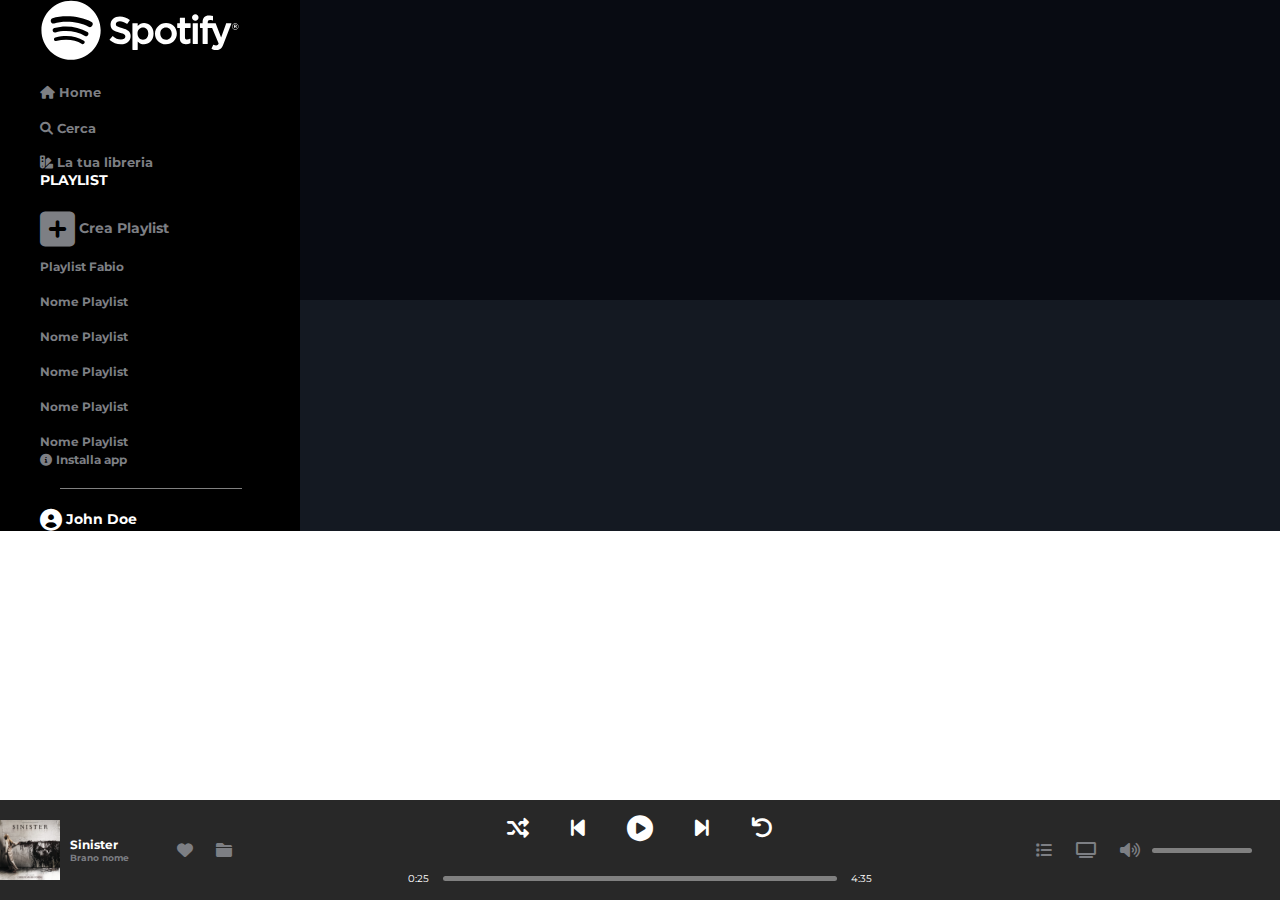
==== playlist.html @ fa181240 "add_fine" ====
<!DOCTYPE html>
<html lang="en">

<head>
    <meta charset="UTF-8">
    <meta http-equiv="X-UA-Compatible" content="IE=edge">
    <meta name="viewport" content="width=device-width, initial-scale=1.0">
    <link rel="preconnect" href="https://fonts.googleapis.com">
    <link rel="preconnect" href="https://fonts.gstatic.com" crossorigin>
    <link href="https://fonts.googleapis.com/css2?family=Montserrat:wght@400;700&display=swap" rel="stylesheet">
    <link rel="stylesheet" href="./css/playlist.css">
    <link rel="stylesheet" href="https://cdnjs.cloudflare.com/ajax/libs/font-awesome/6.0.0/css/all.min.css" integrity="sha512-9usAa10IRO0HhonpyAIVpjrylPvoDwiPUiKdWk5t3PyolY1cOd4DSE0Ga+ri4AuTroPR5aQvXU9xC6qOPnzFeg==" crossorigin="anonymous" referrerpolicy="no-referrer"
    />
    <title>Playlist Spotify</title>
</head>

<body>

    <main id="site_main" class="flex">
        <div id="barra_laterale_sx">
            <div id="logo_camp">
                <img src="./img/logo.svg" alt="logo di spotify">
            </div>
            <div id="btn_camp">
                <ul id="btn_principali">
                    <li class="home">
                        <i class="fa-solid fa-house display"></i>
                        <a href="./index.html">Home</a>
                    </li>
                    <li class="cerca">
                        <i class="fa-solid fa-magnifying-glass"></i>
                        <a href="#">Cerca</a>
                    </li>
                    <li class="libreria">
                        <i class="fa-solid fa-swatchbook"></i>
                        <a href="#">La tua libreria</a>
                    </li>
                </ul>
            </div>
            <div id="playlist_camp">
                <div id="playlist">
                    <h4>PLAYLIST</h4>
                    <ul>
                        <li id="add_playlist">
                            <a class="white" href="#">
                                <i class="fa-solid fa-square-plus"></i>
                            </a>
                            <a class="white" href="#">Crea Playlist</a>
                        </li>
                    </ul>
                    <div id="nuove_playlist">
                        <ul id="playlists">
                            <li>
                                <a href="./playlist.html">Playlist Fabio</a>
                            </li>
                            <li>
                                <a href="#">Nome Playlist</a>
                            </li>
                            <li>
                                <a href="#">Nome Playlist</a>
                            </li>
                            <li>
                                <a href="#">Nome Playlist</a>
                            </li>
                            <li>
                                <a href="#">Nome Playlist</a>
                            </li>
                            <li>
                                <a href="#">Nome Playlist</a>
                            </li>
                            <li>
                                <a href="#">Nome Playlist</a>
                            </li>
                        </ul>
                    </div>
                </div>
            </div>
            <div id="info_camp">
                <div id="info">
                    <div id="installa">
                        <i class="fa-solid fa-circle-info"></i>
                        <a class="white" href="#">Installa app</a>
                    </div>
                    <div class="separatore"></div>
                    <div id="user">
                        <i class="fa-solid fa-circle-user display"></i>
                        <div class="display">John Doe</div>
                    </div>

                </div>
            </div>
        </div>
        <!-- /#barra_laretale_sx -->

        <div id="barra_centrale">
            <div id="barra_superiore">
                <div class="row"></div>
                <div class="row"></div>
            </div>
            <div class="overflow"></div>
        </div>
        <!-- /#barra_centrale -->
    </main>
    <!-- /#site_main -->

    <footer id="site_footer">
        <div id="barra_inferiore" class="flex">
            <div id="col_sx" class="flex as_c w_20">
                <div id="flex1" class="flex">
                    <div id="img_barra_inferiore">
                        <img src="./img/sinister.jpeg" alt="foto album sinister">
                    </div>
                    <div class="m_lf_10 as_c">
                        <div class="testo_barra_inferiore">Sinister</div>
                        <div class="sottotesto_barra_inferiore">Brano nome</div>
                    </div>
                </div>
                <div id="flex2" class="flex">
                    <div class="icone_barra_inferiore_col_sx as_c">
                        <a class="as_c" href="#">
                            <i class="fa-solid fa-heart"></i>
                        </a>
                    </div>
                </div>
                <div id="flex3" class="flex">
                    <div class="icone_barra_inferiore_col_sx as_c">
                        <a class="as_c" href="#">
                            <i class="fa-solid fa-folder"></i>

                        </a>
                    </div>
                </div>
            </div>
            <div id="col_c" class="flex jc_c as_c w_60">
                <div class="barra_centrale_inferiore flex fx_drt_col">
                    <div class="barra_centrale_inferiore_su flex">
                        <div id="flex4">
                            <i class="s fa-solid fa-shuffle"></i>
                            <i class="fa-solid fa-backward-step"></i>
                        </div>
                        <div id="flex5">
                            <i class="circle fa-solid fa-circle-play"></i>
                        </div>
                        <div id="flex6">
                            <i class="fa-solid fa-forward-step"></i>
                            <i class="s fa-solid fa-arrow-rotate-left"></i>
                        </div>
                    </div>
                    <div class="barra_centrale_inferiore_giu flex">
                        <div class="min">0:25</div>
                        <div class="barra_scorrimento"></div>
                        <div class="min">4:35</div>
                    </div>
                </div>
            </div>
            <div id="col_dx" class="flex as_c w_20">
                <div class="icone_barra_inferiore_dx">
                    <i class="s fa-solid fa-list"></i>
                    <i class="s fa-solid fa-tv"></i>
                    <i class="fa-solid fa-volume-high"></i>
                </div>
                <div id="barra_scorrimento_col_dx">
                    <div class="barra_volume"></div>
                </div>
            </div>
        </div>
    </footer>
    <!-- /#site_footer -->
</body>

</html>
---- css/playlist.css ----
/********* COMMONS ROULES  *********/

* {
    margin: 0;
    padding: 0;
    box-sizing: border-box;
    font-family: 'Montserrat', sans-serif;
}

img {
    max-width: 100%;
}

ul {
    list-style-type: none;
}

a {
    text-decoration: none;
    color: var(--color_grey);
}

li:hover a {
    color: white;
}


/********* UTILITY  *********/

:root {
    --color_barra_laterale: #000000;
    --color_barra_superiore: #080B12;
    --color_barra_inferiore: #282828;
    --color_centro: #141922;
    --color_white: white;
    --color_grey: #7D7F84;
    --size_8: 8px;
    --size_9: 9px;
    --size_10: 10px;
    --size_12: 12px;
    --size_13: 13px;
    --size_14: 14px;
    --size_16: 16px;
    --size_22: 22px;
    --size_23: 23px;
    --size_26: 26px;
    --font_weight_b: bold;
}

.flex {
    display: flex;
}

.fx_drt_col {
    flex-direction: column;
}

.jc_c {
    justify-content: center;
}

.as_c {
    align-self: center;
}

.wrap {
    flex-wrap: wrap;
}

.display {
    display: inline-block;
}

.overflow {
    overflow: auto;
    height: calc(100% - 100px);
}

.radius {
    border-radius: 50%;
}

.m_lf_10 {
    margin-left: 10px;
}

.w_20 {
    width: 20%;
}

.w_60 {
    width: 60%;
}


/********* MAIN  *********/


/*** barre ***/

#site_main {
    height: calc(100% - 100px);
}

#barra_laterale_sx {
    width: 300px;
    background-color: var(--color_barra_laterale);
    display: flex;
    flex-direction: column;
    justify-content: space-around;
    padding-left: 40px;
}

#barra_centrale {
    width: calc(100% - 300px);
    background-color: var(--color_centro);
    position: relative;
}

#barra_superiore {
    height: 300px;
    background-color: var(--color_barra_superiore);
    display: flex;
}


/*** contenuto barra di sinistra ***/


/* logo */

#logo_camp img {
    width: 200px;
    height: auto;
}


/* btn */

.home,
.cerca,
.libreria>i {
    color: var(--color_grey);
    font-size: var(--size_13);
    font-weight: var(--font_weight_b);
    margin-top: 20px;
}

.home,
.cerca,
.libreria>a {
    color: var(--color_grey);
    font-size: var(--size_13);
    font-weight: var(--font_weight_b);
    margin-top: 20px;
}


/* playlist */

#playlist>h4 {
    font-size: var(--size_14);
    font-weight: var(--font_weight_b);
    color: var(--color_white);
    margin-bottom: 20px;
}

#add_playlist>a>i {
    font-size: 40px;
    color: var(--color_grey);
    vertical-align: middle;
}

#playlist>a:hover .white {
    color: white;
}

#add_playlist>a {
    font-size: var(--size_14);
    font-weight: var(--font_weight_b);
    color: var(--color_grey);
}

#nuove_playlist {
    height: 200px;
    overflow: auto;
}

#playlists>li {
    color: var(--color_grey);
    padding: 10px 0;
    font-size: var(--size_12);
    font-weight: var(--font_weight_b);
}


/* info */

#installa>i {
    color: var(--color_grey);
    font-size: var(--size_12);
    vertical-align: middle;
}

#installa>a {
    color: var(--color_grey);
    font-size: var(--size_12);
    font-weight: var(--font_weight_b);
}

#installa:hover .white {
    color: white;
}

.separatore {
    border-bottom: 1px solid grey;
    width: 70%;
    margin: 20px;
}

#user>i {
    color: var(--color_white);
    font-size: var(--size_22);
    vertical-align: middle;
}

#user>div {
    color: var(--color_white);
    font-size: var(--size_14);
    font-weight: var(--font_weight_b);
}


/*** contenuto barra main ***/


/** contenuto barra superiore **/


/** contenuto barra centrale **/


/********* FOOTER  *********/

#barra_inferiore {
    width: 100%;
    height: 100px;
    background-color: var(--color_barra_inferiore);
    position: absolute;
    bottom: 0;
    justify-content: space-between;
}


/* barra di sx */

#flex1 {
    flex-grow: 2;
}

#flex2,
#flex3 {
    flex-grow: 1;
}

#img_barra_inferiore {
    width: 60px;
    height: 60px;
}

.testo_barra_inferiore {
    color: var(--color_white);
    font-size: var(--size_12);
    font-weight: var(--font_weight_b);
}

.sottotesto_barra_inferiore {
    color: var(--color_grey);
    font-size: var(--size_9);
    font-weight: var(--font_weight_b);
}

.icone_barra_inferiore_col_sx {
    color: grey;
}

.icone_barra_inferiore_col_sx:hover i {
    color: white;
}

.icone_barra_inferiore_col_sx>i {
    margin-left: 20px;
}


/* barra centrale */

.barra_centrale_inferiore {
    width: 80%;
    height: 100px;
    justify-content: space-around;
}

#flex4,
#flex6 {
    flex-grow: 2;
    align-self: center;
    display: flex;
    justify-content: space-around;
}

#flex5 {
    flex-grow: 1;
    align-self: center;
    display: flex;
    justify-content: center;
}

.barra_centrale_inferiore_su {
    width: 50%;
    align-self: center;
    color: var(--color_white);
    font-size: var(--size_22);
}

.circle {
    font-size: var(--size_26);
}

#flex5:hover .circle {
    font-size: 30px;
}

.barra_centrale_inferiore_giu {
    width: 80%;
    justify-content: space-around;
    align-self: center;
}

.min {
    color: var(--color_white);
    font-size: var(--size_10);
    width: 10%;
    display: flex;
    justify-content: center;
}

.barra_scorrimento {
    width: 80%;
    display: flex;
    justify-content: center;
    align-self: center;
    background-color: grey;
    border-radius: 10px;
    height: 5px;
}


/* barra di dx */

#col_dx {
    display: flex;
    align-self: center;
    justify-content: space-between;
}

.icone_barra_inferiore_dx {
    display: flex;
    width: 50%;
    justify-content: space-around;
    color: var(--color_grey);
}

.icone_barra_inferiore_dx:hover i {
    color: white;
}

#barra_scorrimento_col_dx {
    display: flex;
    align-self: center;
    width: 50%;
}

.barra_volume {
    width: 100px;
    background-color: grey;
    border-radius: 10px;
    height: 5px;
}


/********* MEDIA QUERIS  *********/
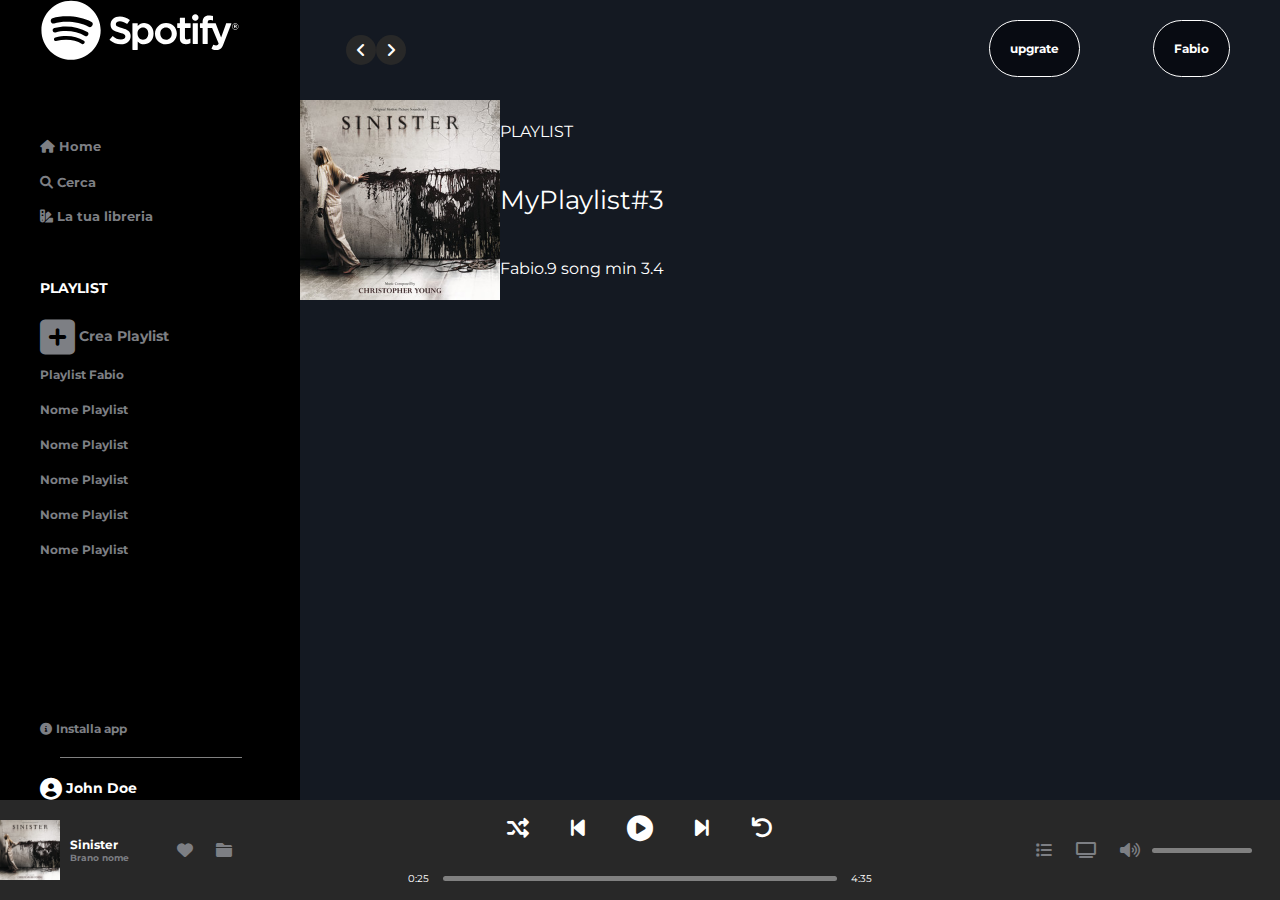
==== commit e0a6517e: "initial playlist" ====
--- a/playlist.html
+++ b/playlist.html
@@ -93,9 +93,27 @@
         <!-- /#barra_laretale_sx -->
 
         <div id="barra_centrale">
-            <div id="barra_superiore">
-                <div class="row"></div>
-                <div class="row"></div>
+            <div id="barra_superiore flex">
+                <div class="row_1 flex">
+                    <div class="arrow_dx_sx flex ">
+                        <i class="fa-solid fa-angle-left"></i>
+                        <i class="fa-solid fa-angle-right"></i>
+                    </div>
+                    <div class="action_up flex">
+                        <div class="upgrade flex">upgrate</div>
+                        <div class="upgrade_1 flex">Fabio</div>
+                    </div>
+                </div>
+                <div class="row_2 flex">
+                    <div class="flex">
+                        <img src="./img/sinister.jpeg" alt="">
+                    </div>
+                    <div class="testo_row_2 flex fx_drt_col">
+                        <div class="setting_testo_row_2">PLAYLIST</div>
+                        <div class="setting_testo_row_2 size_setting">MyPlaylist#3</div>
+                        <div class="setting_testo_row_2">Fabio.9 song min 3.4</div>
+                    </div>
+                </div>
             </div>
             <div class="overflow"></div>
         </div>
--- a/css/playlist.css
+++ b/css/playlist.css
@@ -73,7 +73,7 @@
 
 .overflow {
     overflow: auto;
-    height: calc(100% - 100px);
+    height: calc(100% - 300px);
 }
 
 .radius {
@@ -99,7 +99,7 @@
 /*** barre ***/
 
 #site_main {
-    height: calc(100% - 100px);
+    height: calc(100vh - 100px);
 }
 
 #barra_laterale_sx {
@@ -126,6 +126,15 @@
 
 /*** contenuto barra di sinistra ***/
 
+#logo_camp,
+#btn_camp {
+    flex-grow: 1;
+}
+
+#playlist_camp {
+    flex-grow: 3;
+}
+
 
 /* logo */
 
@@ -235,6 +244,70 @@
 
 
 /** contenuto barra superiore **/
+
+.row_1 {
+    height: 100px;
+    justify-content: space-between;
+    align-items: center;
+}
+
+.row_2 {
+    height: 200px
+}
+
+.arrow_dx_sx {
+    flex-grow: 0.1;
+    justify-content: center;
+}
+
+.arrow_dx_sx>i {
+    color: white;
+    background-color: var(--color_barra_inferiore);
+    width: 30px;
+    height: 30px;
+    border-radius: 50%;
+    display: flex;
+    align-items: center;
+    justify-content: center;
+}
+
+.upgrade {
+    color: var(--color_white);
+    font-size: var(--size_12);
+    font-weight: var(--font_weight_b);
+    background-color: var(--color_barra_superiore);
+    border: 1px solid var(--color_white);
+    padding: 20px;
+    border-radius: 50px;
+    position: absolute;
+    top: 20px;
+    right: 200px;
+}
+
+.upgrade_1 {
+    color: var(--color_white);
+    font-size: var(--size_12);
+    font-weight: var(--font_weight_b);
+    background-color: var(--color_barra_superiore);
+    border: 1px solid var(--color_white);
+    padding: 20px;
+    border-radius: 50px;
+    position: absolute;
+    top: 20px;
+    right: 50px;
+}
+
+.testo_row_2 {
+    justify-content: space-around;
+}
+
+.setting_testo_row_2 {
+    color: var(--color_white);
+}
+
+.size_setting {
+    font-size: var(--size_26);
+}
 
 
 /** contenuto barra centrale **/
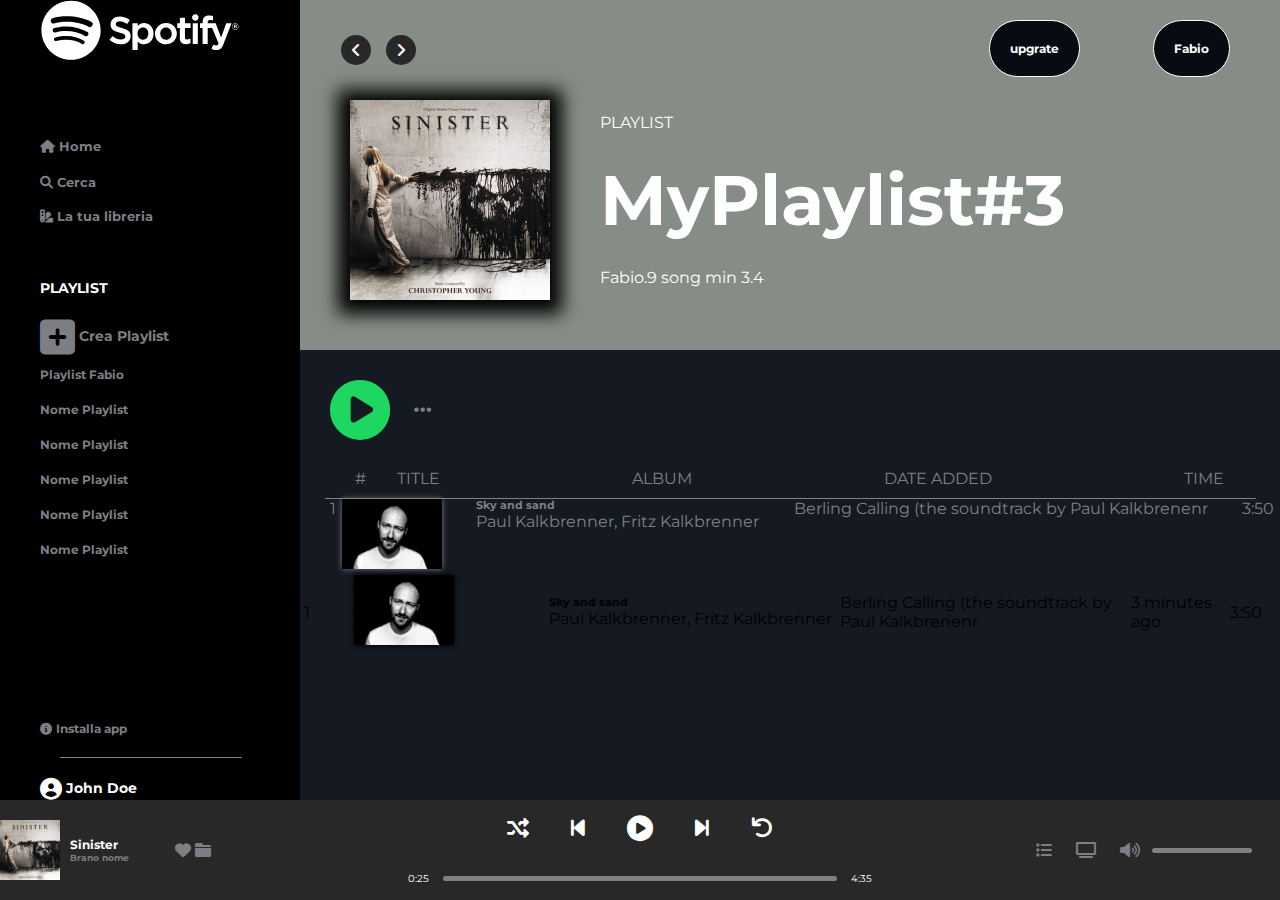
==== commit 8bdd0f70: "add playlist _try" ====
--- a/playlist.html
+++ b/playlist.html
@@ -93,11 +93,11 @@
         <!-- /#barra_laretale_sx -->
 
         <div id="barra_centrale">
-            <div id="barra_superiore flex">
+            <div class="barra_superiore flex">
                 <div class="row_1 flex">
                     <div class="arrow_dx_sx flex ">
                         <i class="fa-solid fa-angle-left"></i>
-                        <i class="fa-solid fa-angle-right"></i>
+                        <i class="ge fa-solid fa-angle-right"></i>
                     </div>
                     <div class="action_up flex">
                         <div class="upgrade flex">upgrate</div>
@@ -105,7 +105,7 @@
                     </div>
                 </div>
                 <div class="row_2 flex">
-                    <div class="flex">
+                    <div class="img_row2 flex">
                         <img src="./img/sinister.jpeg" alt="">
                     </div>
                     <div class="testo_row_2 flex fx_drt_col">
@@ -115,7 +115,54 @@
                     </div>
                 </div>
             </div>
-            <div class="overflow"></div>
+            <div class="overflow">
+                <div id="play_playlist">
+                    <i class="pl_y fa-solid fa-circle-play"></i>
+                    <i class="e_ll fa-solid fa-ellipsis"></i>
+                </div>
+                <br>
+                <div id="pla_y">
+                    <div id="play_row">
+                        <ul class="table spezz">
+                            <li class="flx_gw_1">#</li>
+                            <li class="flx_gw_2">TITLE</li>
+                            <li class="flx_gw_3">ALBUM</li>
+                            <li class="flx_gw_4">DATE ADDED</li>
+                            <li class="flx_gw_5">TIME</li>
+                        </ul>
+                        <ul class="table ">
+                            <li class="flx_gw_1_1">1</li>
+                            <li class="flx_gw_2_1">
+                                <img src="./img/1522753844578-paul_kalkbrenner_1.jpeg" alt="">
+                            </li>
+                            <li class="flx_gw_3_1">
+                                <h6>Sky and sand</h6>
+                                <p>Paul Kalkbrenner, Fritz Kalkbrenner</p>
+                            </li>
+                            <li class="flx_gw_4_1">
+                                Berling Calling (the soundtrack by Paul Kalkbrenenr
+                            </li>
+                            <li class="flx_gw_5_1">3:50</li>
+                        </ul>
+                        <table style="width: 100%">
+                            <th>
+                                <td style="width: 5%">1</td>
+                                <td style="width: 20%" class="td_img">
+                                    <img src="./img/1522753844578-paul_kalkbrenner_1.jpeg" alt="">
+                                </td>
+                                <td style="width: 30%">
+                                    <h6>Sky and sand</h6>
+                                    <p>Paul Kalkbrenner, Fritz Kalkbrenner</p>
+                                </td>
+                                <td style="width: 30%">Berling Calling (the soundtrack by Paul Kalkbrenenr</td>
+                                <td style="width: 10%">3 minutes ago</td>
+                                <td style="width: 10%">3:50</td>
+                            </th>
+                        </table>
+
+                    </div>
+                </div>
+            </div>
         </div>
         <!-- /#barra_centrale -->
     </main>
@@ -137,17 +184,12 @@
                     <div class="icone_barra_inferiore_col_sx as_c">
                         <a class="as_c" href="#">
                             <i class="fa-solid fa-heart"></i>
+                            <i class="fa-solid fa-folder"></i>
                         </a>
-                    </div>
-                </div>
-                <div id="flex3" class="flex">
-                    <div class="icone_barra_inferiore_col_sx as_c">
-                        <a class="as_c" href="#">
-                            <i class="fa-solid fa-folder"></i>
-
-                        </a>
-                    </div>
-                </div>
+
+                    </div>
+                </div>
+
             </div>
             <div id="col_c" class="flex jc_c as_c w_60">
                 <div class="barra_centrale_inferiore flex fx_drt_col">
--- a/css/playlist.css
+++ b/css/playlist.css
@@ -117,10 +117,11 @@
     position: relative;
 }
 
-#barra_superiore {
-    height: 300px;
-    background-color: var(--color_barra_superiore);
-    display: flex;
+.barra_superiore {
+    height: 350px;
+    background-color: #868D86;
+    display: flex;
+    flex-direction: column;
 }
 
 
@@ -269,6 +270,14 @@
     display: flex;
     align-items: center;
     justify-content: center;
+}
+
+.ge {
+    margin-left: 15px;
+}
+
+.action_up {
+    flex-grow: 1;
 }
 
 .upgrade {
@@ -297,7 +306,17 @@
     right: 50px;
 }
 
+.img_row2 {
+    flex-grow: 0;
+    justify-content: center;
+}
+
+.img_row2 img {
+    box-shadow: 0px 2px 17px 12px;
+}
+
 .testo_row_2 {
+    flex-grow: 1;
     justify-content: space-around;
 }
 
@@ -306,11 +325,98 @@
 }
 
 .size_setting {
-    font-size: var(--size_26);
+    font-size: 70px;
+    font-weight: bold;
 }
 
 
 /** contenuto barra centrale **/
+
+.pl_y {
+    font-size: 60px;
+    color: #1ED760;
+    vertical-align: middle;
+    margin-left: 30px;
+    margin-top: 30px;
+}
+
+.e_ll {
+    font-size: 20px;
+    color: grey;
+    vertical-align: middle;
+    margin-left: 20px;
+    margin-top: 30px;
+}
+
+.table {
+    display: flex;
+    justify-content: space-between;
+    color: gray;
+}
+
+.spezz {
+    border-bottom: 1px solid grey;
+    width: 95%;
+    margin: auto;
+    padding: 10px 0;
+}
+
+.flx_gw_1 {
+    flex-grow: 0.5;
+    margin-left: 30px;
+}
+
+.flx_gw_2 {
+    flex-grow: 3;
+}
+
+.flx_gw_3 {
+    flex-grow: 3;
+}
+
+.flx_gw_4 {
+    flex-grow: 3;
+}
+
+.flx_gw_5 {
+    flex-grow: 0.5;
+}
+
+
+/* lista playlist */
+
+.flx_gw_1_1 {
+    flex-grow: 0.5;
+    margin-left: 30px;
+}
+
+.flx_gw_2_1 {
+    flex-grow: 3;
+}
+
+.flx_gw_2_1 img {
+    height: 70px;
+    width: 100px;
+    box-shadow: 0px 0px 6px 0px;
+}
+
+.flx_gw_3_1 {
+    flex-grow: 3;
+}
+
+.flx_gw_4_1 {
+    flex-grow: 3;
+}
+
+.flx_gw_5_1 {
+    flex-grow: 0.5;
+}
+
+.td_img img {
+    height: 70px;
+    width: 100px;
+    box-shadow: 0px 0px 6px 0px;
+}
 
 
 /********* FOOTER  *********/
@@ -333,7 +439,7 @@
 
 #flex2,
 #flex3 {
-    flex-grow: 1;
+    flex-grow: 2;
 }
 
 #img_barra_inferiore {
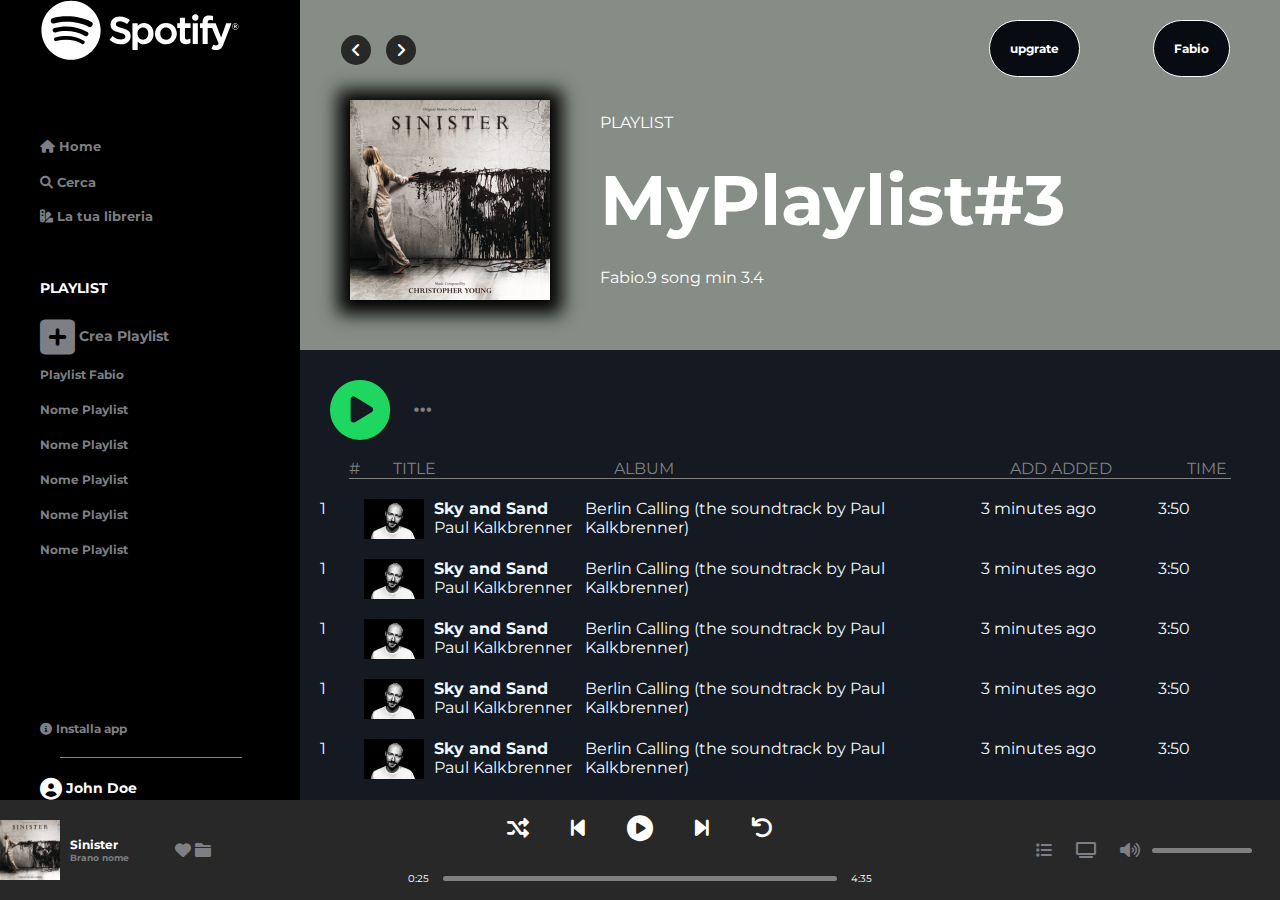
==== commit ae5a7e59: "add_playlist" ====
--- a/playlist.html
+++ b/playlist.html
@@ -122,46 +122,82 @@
                 </div>
                 <br>
                 <div id="pla_y">
-                    <div id="play_row">
-                        <ul class="table spezz">
-                            <li class="flx_gw_1">#</li>
-                            <li class="flx_gw_2">TITLE</li>
-                            <li class="flx_gw_3">ALBUM</li>
-                            <li class="flx_gw_4">DATE ADDED</li>
-                            <li class="flx_gw_5">TIME</li>
-                        </ul>
-                        <ul class="table ">
-                            <li class="flx_gw_1_1">1</li>
-                            <li class="flx_gw_2_1">
-                                <img src="./img/1522753844578-paul_kalkbrenner_1.jpeg" alt="">
-                            </li>
-                            <li class="flx_gw_3_1">
-                                <h6>Sky and sand</h6>
-                                <p>Paul Kalkbrenner, Fritz Kalkbrenner</p>
-                            </li>
-                            <li class="flx_gw_4_1">
-                                Berling Calling (the soundtrack by Paul Kalkbrenenr
-                            </li>
-                            <li class="flx_gw_5_1">3:50</li>
-                        </ul>
-                        <table style="width: 100%">
-                            <th>
-                                <td style="width: 5%">1</td>
-                                <td style="width: 20%" class="td_img">
-                                    <img src="./img/1522753844578-paul_kalkbrenner_1.jpeg" alt="">
-                                </td>
-                                <td style="width: 30%">
-                                    <h6>Sky and sand</h6>
-                                    <p>Paul Kalkbrenner, Fritz Kalkbrenner</p>
-                                </td>
-                                <td style="width: 30%">Berling Calling (the soundtrack by Paul Kalkbrenenr</td>
-                                <td style="width: 10%">3 minutes ago</td>
-                                <td style="width: 10%">3:50</td>
-                            </th>
-                        </table>
-
-                    </div>
-                </div>
+                    <div class="play_row clearfix">
+                        <div class="col_pr float a1">#</div>
+                        <div class="col_pr float a2">TITLE</div>
+                        <div class="col_pr float a3">ALBUM</div>
+                        <div class="col_pr float a4">ADD ADDED</div>
+                        <div class="col_pr float a5">TIME</div>
+                    </div>
+                    <div class="pl_y1">
+                        <div class="play_row_1 clearfix">
+                            <div class="col_pr float a1">1</div>
+                            <div class="col_pr float a2">
+                                <img src="./img/1522753844578-paul_kalkbrenner_1.jpeg" alt="">
+                                <h4>Sky and Sand</h6>
+                                    <p>Paul Kalkbrenner</p>
+                            </div>
+                            <div class="col_pr float a3">
+                                Berlin Calling (the soundtrack by Paul Kalkbrenner)
+                            </div>
+                            <div class="col_pr float a4">3 minutes ago</div>
+                            <div class="col_pr float a5">3:50</div>
+                        </div>
+                        <div class="play_row_1 clearfix">
+                            <div class="col_pr float a1">1</div>
+                            <div class="col_pr float a2">
+                                <img src="./img/1522753844578-paul_kalkbrenner_1.jpeg" alt="">
+                                <h4>Sky and Sand</h6>
+                                    <p>Paul Kalkbrenner</p>
+                            </div>
+                            <div class="col_pr float a3">
+                                Berlin Calling (the soundtrack by Paul Kalkbrenner)
+                            </div>
+                            <div class="col_pr float a4">3 minutes ago</div>
+                            <div class="col_pr float a5">3:50</div>
+                        </div>
+                        <div class="play_row_1 clearfix">
+                            <div class="col_pr float a1">1</div>
+                            <div class="col_pr float a2">
+                                <img src="./img/1522753844578-paul_kalkbrenner_1.jpeg" alt="">
+                                <h4>Sky and Sand</h6>
+                                    <p>Paul Kalkbrenner</p>
+                            </div>
+                            <div class="col_pr float a3">
+                                Berlin Calling (the soundtrack by Paul Kalkbrenner)
+                            </div>
+                            <div class="col_pr float a4">3 minutes ago</div>
+                            <div class="col_pr float a5">3:50</div>
+                        </div>
+                        <div class="play_row_1 clearfix">
+                            <div class="col_pr float a1">1</div>
+                            <div class="col_pr float a2">
+                                <img src="./img/1522753844578-paul_kalkbrenner_1.jpeg" alt="">
+                                <h4>Sky and Sand</h6>
+                                    <p>Paul Kalkbrenner</p>
+                            </div>
+                            <div class="col_pr float a3">
+                                Berlin Calling (the soundtrack by Paul Kalkbrenner)
+                            </div>
+                            <div class="col_pr float a4">3 minutes ago</div>
+                            <div class="col_pr float a5">3:50</div>
+                        </div>
+                        <div class="play_row_1 clearfix">
+                            <div class="col_pr float a1">1</div>
+                            <div class="col_pr float a2">
+                                <img src="./img/1522753844578-paul_kalkbrenner_1.jpeg" alt="">
+                                <h4>Sky and Sand</h6>
+                                    <p>Paul Kalkbrenner</p>
+                            </div>
+                            <div class="col_pr float a3">
+                                Berlin Calling (the soundtrack by Paul Kalkbrenner)
+                            </div>
+                            <div class="col_pr float a4">3 minutes ago</div>
+                            <div class="col_pr float a5">3:50</div>
+                        </div>
+                    </div>
+                </div>
+
             </div>
         </div>
         <!-- /#barra_centrale -->
--- a/css/playlist.css
+++ b/css/playlist.css
@@ -51,6 +51,16 @@
     display: flex;
 }
 
+.clearfix {
+    content: "";
+    display: table;
+    clear: both;
+}
+
+.float {
+    float: left;
+}
+
 .fx_drt_col {
     flex-direction: column;
 }
@@ -72,7 +82,6 @@
 }
 
 .overflow {
-    overflow: auto;
     height: calc(100% - 300px);
 }
 
@@ -348,74 +357,58 @@
     margin-top: 30px;
 }
 
-.table {
-    display: flex;
-    justify-content: space-between;
-    color: gray;
-}
-
-.spezz {
+
+/* playlist track */
+
+#pla_y1 {
+    height: 280px;
+    overflow: scroll;
+}
+
+.play_row {
+    width: 90%;
+    margin: auto;
+    color: grey;
     border-bottom: 1px solid grey;
-    width: 95%;
+}
+
+.play_row_1 {
+    width: 90%;
     margin: auto;
-    padding: 10px 0;
-}
-
-.flx_gw_1 {
-    flex-grow: 0.5;
-    margin-left: 30px;
-}
-
-.flx_gw_2 {
-    flex-grow: 3;
-}
-
-.flx_gw_3 {
-    flex-grow: 3;
-}
-
-.flx_gw_4 {
-    flex-grow: 3;
-}
-
-.flx_gw_5 {
-    flex-grow: 0.5;
-}
-
-
-/* lista playlist */
-
-.flx_gw_1_1 {
-    flex-grow: 0.5;
-    margin-left: 30px;
-}
-
-.flx_gw_2_1 {
-    flex-grow: 3;
-}
-
-.flx_gw_2_1 img {
-    height: 70px;
-    width: 100px;
-    box-shadow: 0px 0px 6px 0px;
-}
-
-.flx_gw_3_1 {
-    flex-grow: 3;
-}
-
-.flx_gw_4_1 {
-    flex-grow: 3;
-}
-
-.flx_gw_5_1 {
-    flex-grow: 0.5;
-}
-
-.td_img img {
-    height: 70px;
-    width: 100px;
-    box-shadow: 0px 0px 6px 0px;
+    color: aliceblue;
+    margin: 20px;
+}
+
+.a1 {
+    width: 5%;
+}
+
+.a2 {
+    width: 25%;
+}
+
+.a2 img {
+    width: 60px;
+    height: 40px;
+    float: left;
+    margin-right: 10px;
+}
+
+.col_pr>h6,
+.col_pr>p {
+    float: left;
+}
+
+.a3 {
+    width: 45%;
+}
+
+.a4 {
+    width: 20%;
+}
+
+.a5 {
+    width: 5%;
 }
 
 
